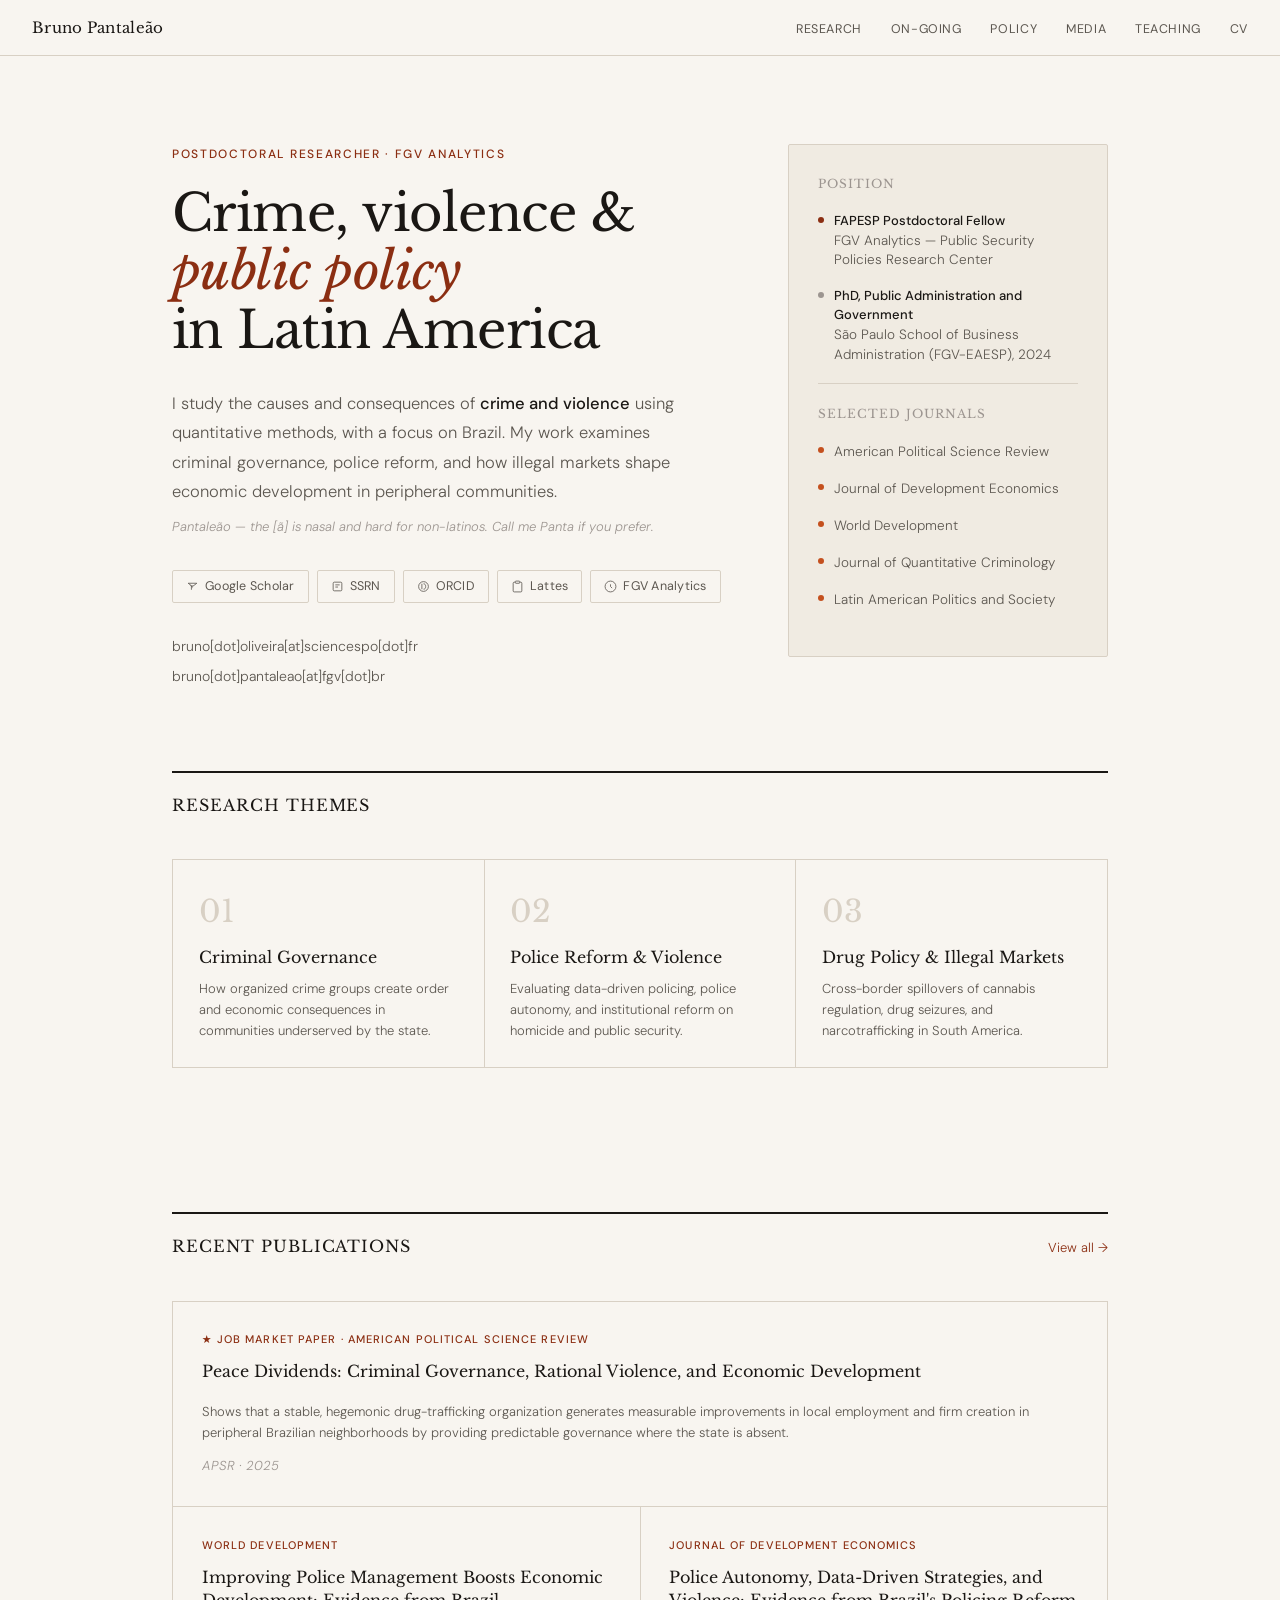
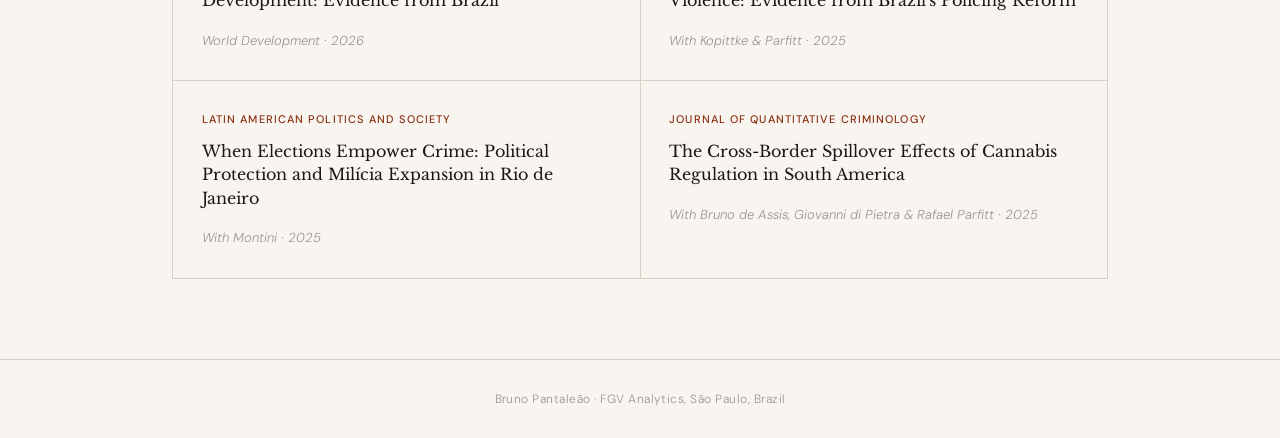
==== index.html @ 77ca25ec "index.html" ====
<!DOCTYPE html>
<html lang="en">
<head>
<meta charset="UTF-8">
<meta name="viewport" content="width=device-width, initial-scale=1.0">
<title>Bruno Pantaleão — Researcher</title>
<link rel="stylesheet" href="style.css">
<style>
.hero {
  display: grid;
  grid-template-columns: 1fr 320px;
  gap: 4rem;
  max-width: 1000px;
  margin: 0 auto;
  padding: 5.5rem 2rem 5rem;
  align-items: start;
}
.hero-eyebrow {
  font-size: 12px; font-weight: 500;
  letter-spacing: 0.14em; text-transform: uppercase;
  color: var(--accent); margin-bottom: 1.2rem;
}
h1 {
  font-family: var(--serif);
  font-size: clamp(2.2rem, 5vw, 3.2rem);
  font-weight: 400; line-height: 1.15;
  letter-spacing: -0.01em; margin-bottom: 1.8rem;
}
h1 em { font-style: italic; color: var(--accent); }
.hero-bio {
  font-size: 16.5px; line-height: 1.78;
  color: var(--ink-muted); max-width: 520px; margin-bottom: 0.6rem;
}
.hero-bio strong { color: var(--ink); font-weight: 500; }
.pronunc {
  font-size: 13px; color: var(--ink-faint);
  font-style: italic; margin-bottom: 2rem; display: block;
}
.links-row { display: flex; flex-wrap: wrap; gap: 8px; margin-bottom: 1.8rem; }
.email-block { font-size: 14px; color: var(--ink-muted); line-height: 2.1; }
.email-block a {
  color: var(--accent); text-decoration: none;
  border-bottom: 1px solid transparent; transition: border-color 0.2s;
}
.email-block a:hover { border-color: var(--accent); }

/* sidebar */
.sidebar-card {
  background: var(--paper-warm);
  border: 1px solid var(--rule);
  border-radius: 2px; padding: 1.8rem;
  position: sticky; top: 72px;
}
.sidebar-card h3 {
  font-family: var(--serif); font-size: 12px; font-weight: 400;
  letter-spacing: 0.09em; text-transform: uppercase;
  color: var(--ink-faint); margin-bottom: 1.1rem;
}
.affil-item {
  display: flex; gap: 10px; align-items: flex-start;
  margin-bottom: 1.1rem; font-size: 13.5px;
  color: var(--ink-muted); line-height: 1.45;
}
.affil-dot {
  width: 6px; height: 6px; border-radius: 50%;
  background: var(--accent); margin-top: 5px; flex-shrink: 0;
}
.affil-item strong { display: block; color: var(--ink); font-weight: 500; font-size: 13px; }
.sidebar-hr { border: none; border-top: 1px solid var(--rule); margin: 1.2rem 0; }

/* themes */
.section { max-width: 1000px; margin: 0 auto; padding: 0 2rem 5rem; }
.section-header {
  display: flex; align-items: baseline; justify-content: space-between;
  border-top: 2px solid var(--ink); padding-top: 1.2rem; margin-bottom: 2.5rem;
}
.section-header h2 {
  font-family: var(--serif); font-size: 1rem; font-weight: 400;
  letter-spacing: 0.06em; text-transform: uppercase;
}
.section-header a {
  font-size: 13px; color: var(--accent); text-decoration: none;
  border-bottom: 1px solid transparent; transition: border-color 0.2s;
}
.section-header a:hover { border-color: var(--accent); }
.themes-row {
  display: grid; grid-template-columns: repeat(3, 1fr);
  gap: 1px; background: var(--rule);
  border: 1px solid var(--rule); margin-bottom: 4rem;
}
.theme-cell { background: var(--paper); padding: 1.6rem; }
.theme-num {
  font-family: var(--serif); font-size: 1.9rem;
  color: var(--rule); display: block; margin-bottom: 0.4rem;
}
.theme-title {
  font-family: var(--serif); font-size: 1rem;
  font-weight: 400; color: var(--ink); margin-bottom: 0.5rem;
}
.theme-desc { font-size: 13px; line-height: 1.6; color: var(--ink-muted); }

/* featured papers grid */
.papers-grid {
  display: grid; grid-template-columns: 1fr 1fr;
  gap: 1px; background: var(--rule); border: 1px solid var(--rule);
}
.paper-card {
  background: var(--paper); padding: 1.8rem;
  display: flex; flex-direction: column; gap: 0.7rem;
  transition: background 0.18s; text-decoration: none;
}
.paper-card:hover { background: var(--paper-warm); }
.paper-card .paper-badge { margin-bottom: 0; }
.paper-card .paper-title { font-size: 1rem; }
.paper-card .paper-meta { font-size: 13px; color: var(--ink-faint); font-style: italic; margin: 0; }
.paper-card .paper-abstract-short { font-size: 13px; line-height: 1.65; color: var(--ink-muted); }
.paper-full { grid-column: 1 / -1; }

@keyframes fadeUp {
  from { opacity: 0; transform: translateY(14px); }
  to   { opacity: 1; transform: translateY(0); }
}
.hero-text { animation: fadeUp 0.55s ease both; }
.sidebar-card { animation: fadeUp 0.55s 0.12s ease both; }

@media (max-width: 720px) {
  .hero { grid-template-columns: 1fr; padding: 3rem 1.25rem 3rem; gap: 2.5rem; }
  .sidebar-card { position: static; }
  .papers-grid { grid-template-columns: 1fr; }
  .themes-row { grid-template-columns: 1fr; }
  .paper-full { grid-column: 1; }
  .section { padding: 0 1.25rem 4rem; }
}
</style>
</head>
<body>

<nav>
  <a href="index.html" class="nav-name">Bruno Pantaleão</a>
  <ul class="nav-links">
    <li><a href="research.html">Research</a></li>
    <li><a href="ongoing.html">On-going</a></li>
    <li><a href="policy.html">Policy</a></li>
    <li><a href="media.html">Media</a></li>
    <li><a href="teaching.html">Teaching</a></li>
    <li><a href="cv.html">CV</a></li>
  </ul>
</nav>

<section class="hero">
  <div class="hero-text">
    <p class="hero-eyebrow">Postdoctoral Researcher · FGV Analytics</p>
    <h1>Crime, violence &amp;<br><em>public policy</em><br>in Latin America</h1>
    <p class="hero-bio">
      I study the causes and consequences of <strong>crime and violence</strong> using quantitative methods, with a focus on Brazil. My work examines criminal governance, police reform, and how illegal markets shape economic development in peripheral communities.
    </p>
    <span class="pronunc">Pantaleão — the [ã] is nasal and hard for non-latinos. Call me Panta if you prefer.</span>
    <div class="links-row">
      <a class="link-pill" href="https://scholar.google.fr/citations?user=aN9Eio4AAAAJ&hl=en" target="_blank">
        <svg viewBox="0 0 24 24" fill="none" stroke="currentColor" stroke-width="1.5"><path d="M12 14l-2-2m0 0l-2-2m2 2l2-2m-2 2v6M4 6h16M4 6l8 6 8-6"/></svg>
        Google Scholar
      </a>
      <a class="link-pill" href="https://papers.ssrn.com/Sol3/Cf_Dev/AbsByAuth.cfm?per_id=6332960" target="_blank">
        <svg viewBox="0 0 24 24" fill="none" stroke="currentColor" stroke-width="1.5"><rect x="4" y="4" width="16" height="16" rx="2"/><path d="M8 9h8M8 13h5"/></svg>
        SSRN
      </a>
      <a class="link-pill" href="https://orcid.org/0000-0002-9605-2483" target="_blank">
        <svg viewBox="0 0 24 24" fill="none" stroke="currentColor" stroke-width="1.5"><circle cx="12" cy="12" r="9"/><path d="M9 7v10M12 7c2.5 0 4 1.5 4 5s-1.5 5-4 5"/></svg>
        ORCID
      </a>
      <a class="link-pill" href="http://lattes.cnpq.br/6629468562676391" target="_blank">
        <svg viewBox="0 0 24 24" fill="none" stroke="currentColor" stroke-width="1.5"><path d="M16 4h2a2 2 0 0 1 2 2v14a2 2 0 0 1-2 2H6a2 2 0 0 1-2-2V6a2 2 0 0 1 2-2h2"/><rect x="8" y="2" width="8" height="4" rx="1"/></svg>
        Lattes
      </a>
      <a class="link-pill" href="https://analytics.fgv.br/node/213" target="_blank">
        <svg viewBox="0 0 24 24" fill="none" stroke="currentColor" stroke-width="1.5"><circle cx="12" cy="12" r="10"/><path d="M12 8v4l3 3"/></svg>
        FGV Analytics
      </a>
    </div>
    <div class="email-block">
      bruno[dot]oliveira[at]sciencespo[dot]fr<br>
      bruno[dot]pantaleao[at]fgv[dot]br
    </div>
  </div>

  <aside class="sidebar-card">
    <h3>Position</h3>
    <div class="affil-item">
      <div class="affil-dot"></div>
      <div><strong>FAPESP Postdoctoral Fellow</strong>FGV Analytics — Public Security Policies Research Center</div>
    </div>
    <div class="affil-item">
      <div class="affil-dot" style="background:var(--ink-faint)"></div>
      <div><strong>PhD, Public Administration and Government </strong> São Paulo School of Business Administration (FGV-EAESP), 2024</div>
    </div>
    <hr class="sidebar-hr">
    <h3>Selected Journals</h3>
    <div class="affil-item">
      <div class="affil-dot" style="background:var(--accent-light)"></div>
      <div>American Political Science Review</div>
    </div>
    <div class="affil-item">
      <div class="affil-dot" style="background:var(--accent-light)"></div>
      <div>Journal of Development Economics</div>
    </div>
    <div class="affil-item">
      <div class="affil-dot" style="background:var(--accent-light)"></div>
      <div>World Development</div>
    </div>
    <div class="affil-item">
      <div class="affil-dot" style="background:var(--accent-light)"></div>
      <div>Journal of Quantitative Criminology</div>
    </div>
    <div class="affil-item">
      <div class="affil-dot" style="background:var(--accent-light)"></div>
      <div>Latin American Politics and Society</div>
    </div>
  </aside>
</section>

<section class="section" id="themes">
  <div class="section-header"><h2>Research themes</h2></div>
  <div class="themes-row">
    <div class="theme-cell">
      <span class="theme-num">01</span>
      <p class="theme-title">Criminal Governance</p>
      <p class="theme-desc">How organized crime groups create order and economic consequences in communities underserved by the state.</p>
    </div>
    <div class="theme-cell">
      <span class="theme-num">02</span>
      <p class="theme-title">Police Reform &amp; Violence</p>
      <p class="theme-desc">Evaluating data-driven policing, police autonomy, and institutional reform on homicide and public security.</p>
    </div>
    <div class="theme-cell">
      <span class="theme-num">03</span>
      <p class="theme-title">Drug Policy &amp; Illegal Markets</p>
      <p class="theme-desc">Cross-border spillovers of cannabis regulation, drug seizures, and narcotrafficking in South America.</p>
    </div>
  </div>
</section>

<section class="section" id="research">
  <div class="section-header">
    <h2>Recent publications</h2>
    <a href="research.html">View all →</a>
  </div>
  <div class="papers-grid">
    <a class="paper-card paper-full" href="https://doi.org/10.1017/S0003055425101354" target="_blank">
      <span class="paper-badge">★ Job Market Paper · American Political Science Review</span>
      <p class="paper-title">Peace Dividends: Criminal Governance, Rational Violence, and Economic Development</p>
      <p class="paper-abstract-short">Shows that a stable, hegemonic drug-trafficking organization generates measurable improvements in local employment and firm creation in peripheral Brazilian neighborhoods by providing predictable governance where the state is absent.</p>
      <span class="paper-meta">APSR · 2025</span>
    </a>
    <a class="paper-card" href="https://doi.org/10.1016/j.worlddev.2026.107345" target="_blank">
      <span class="paper-badge"> World Development</span>
      <p class="paper-title">Improving Police Management Boosts Economic Development: Evidence from Brazil</p>
      <span class="paper-meta">World Development · 2026</span>
    </a>
    <a class="paper-card" href="https://doi.org/10.1016/j.jdeveco.2025.103603" target="_blank">
      <span class="paper-badge">Journal of Development Economics</span>
      <p class="paper-title">Police Autonomy, Data-Driven Strategies, and Violence: Evidence from Brazil's Policing Reform</p>
      <span class="paper-meta">With Kopittke &amp; Parfitt · 2025</span>
    </a>
    <a class="paper-card" href="https://doi.org/10.1017/lap.2025.10026" target="_blank">
      <span class="paper-badge">Latin American Politics and Society</span>
      <p class="paper-title">When Elections Empower Crime: Political Protection and Milícia Expansion in Rio de Janeiro</p>
      <span class="paper-meta">With Montini · 2025</span>
    </a>
     <a class="paper-card" href="https://doi.org/10.1007/s10940-025-09603-z" target="_blank">
      <span class="paper-badge">Journal of Quantitative Criminology</span>
      <p class="paper-title">The Cross-Border Spillover Effects of Cannabis Regulation in South America</p>
      <span class="paper-meta">With Bruno de Assis, Giovanni di Pietra & Rafael Parfitt  · 2025</span>
    </a>
  </div>
</section>

<footer>Bruno Pantaleão · FGV Analytics, São Paulo, Brazil </footer>

</body>
</html>
---- style.css ----
@import url('https://fonts.googleapis.com/css2?family=Libre+Baskerville:ital,wght@0,400;0,700;1,400&family=DM+Sans:opsz,wght@9..40,300;9..40,400;9..40,500&display=swap');

*, *::before, *::after { box-sizing: border-box; margin: 0; padding: 0; }

:root {
  --ink: #1a1714;
  --ink-muted: #5c5750;
  --ink-faint: #9c9590;
  --paper: #f8f5f0;
  --paper-warm: #f0ebe2;
  --rule: #d8d0c4;
  --accent: #8b2e12;
  --accent-light: #c4501e;
  --serif: 'Libre Baskerville', Georgia, serif;
  --sans: 'DM Sans', system-ui, sans-serif;
  --max: 1000px;
}

html { scroll-behavior: smooth; }

body {
  background: var(--paper);
  color: var(--ink);
  font-family: var(--sans);
  font-weight: 300;
  line-height: 1.7;
  font-size: 16px;
  min-height: 100vh;
}

/* ── NAV ── */
nav {
  position: sticky; top: 0; z-index: 100;
  background: var(--paper);
  border-bottom: 1px solid var(--rule);
  padding: 0 2rem;
  display: flex; align-items: center; justify-content: space-between;
  height: 56px;
}
.nav-name {
  font-family: var(--serif);
  font-size: 15px;
  letter-spacing: 0.02em;
  color: var(--ink);
  text-decoration: none;
  white-space: nowrap;
}
.nav-links { display: flex; gap: 1.8rem; list-style: none; }
.nav-links a {
  font-size: 12.5px; font-weight: 400;
  color: var(--ink-muted); text-decoration: none;
  letter-spacing: 0.05em; text-transform: uppercase;
  transition: color 0.2s; white-space: nowrap;
}
.nav-links a:hover, .nav-links a.active { color: var(--accent); }

/* ── PAGE SHELL ── */
.page-wrap {
  max-width: var(--max);
  margin: 0 auto;
  padding: 4rem 2rem 5rem;
}

/* ── PAGE HEADER ── */
.page-header {
  border-top: 2px solid var(--ink);
  padding-top: 1.2rem;
  margin-bottom: 3rem;
}
.page-header h1 {
  font-family: var(--serif);
  font-size: clamp(1.6rem, 4vw, 2.4rem);
  font-weight: 400;
  color: var(--ink);
  line-height: 1.2;
}
.page-header .sub {
  font-size: 13px; color: var(--ink-faint);
  letter-spacing: 0.05em; text-transform: uppercase;
  margin-bottom: 0.6rem;
}

/* ── SECTION DIVIDER ── */
.section-rule {
  border: none; border-top: 1px solid var(--rule);
  margin: 3rem 0;
}

/* ── LINK PILLS ── */
.link-pill {
  display: inline-flex; align-items: center; gap: 6px;
  padding: 5px 13px;
  border: 1px solid var(--rule);
  border-radius: 2px;
  font-size: 12.5px; font-weight: 400;
  color: var(--ink-muted); text-decoration: none;
  background: transparent;
  transition: all 0.18s; letter-spacing: 0.02em;
}
.link-pill:hover { background: var(--ink); color: var(--paper); border-color: var(--ink); }
.link-pill svg { width: 13px; height: 13px; flex-shrink: 0; }

/* ── PAPER / RESEARCH CARDS ── */
.paper-list { display: flex; flex-direction: column; gap: 0; }
.paper-item {
  border-top: 1px solid var(--rule);
  padding: 2rem 0;
  display: grid;
  grid-template-columns: 1fr auto;
  gap: 1rem;
  align-items: start;
}
.paper-item:last-child { border-bottom: 1px solid var(--rule); }
.paper-num {
  font-family: var(--serif); font-size: 0.85rem;
  color: var(--ink-faint); margin-bottom: 0.4rem;
}
.paper-badge {
  font-size: 11px; font-weight: 500;
  letter-spacing: 0.1em; text-transform: uppercase;
  color: var(--accent); display: block; margin-bottom: 0.5rem;
}
.paper-title {
  font-family: var(--serif);
  font-size: 1.05rem; font-weight: 400;
  line-height: 1.45; color: var(--ink);
  margin-bottom: 0.4rem;
}
.paper-meta {
  font-size: 13px; color: var(--ink-faint);
  font-style: italic; margin-bottom: 0.7rem;
}
.paper-abstract {
  font-size: 13.5px; line-height: 1.7;
  color: var(--ink-muted); margin-top: 0.8rem;
  max-width: 680px;
}
.paper-links { display: flex; flex-wrap: wrap; gap: 8px; margin-top: 0.9rem; }

/* Accordion for abstracts */
.abstract-toggle {
  background: none; border: none; cursor: pointer;
  font-size: 12px; color: var(--accent);
  letter-spacing: 0.04em; padding: 0;
  margin-top: 0.4rem; display: inline-block;
  font-family: var(--sans); font-weight: 400;
}
.abstract-toggle:hover { text-decoration: underline; }
.abstract-body { display: none; }
.abstract-body.open { display: block; }

/* ── FOOTER ── */
footer {
  border-top: 1px solid var(--rule);
  padding: 1.8rem 2rem;
  text-align: center;
  font-size: 12px; color: var(--ink-faint);
  letter-spacing: 0.04em;
}

/* ── RESPONSIVE ── */
@media (max-width: 680px) {
  nav { padding: 0 1rem; }
  .nav-links { gap: 1rem; }
  .nav-links li:nth-child(n+4) { display: none; }
  .page-wrap { padding: 2.5rem 1.25rem 4rem; }
  .paper-item { grid-template-columns: 1fr; }
}
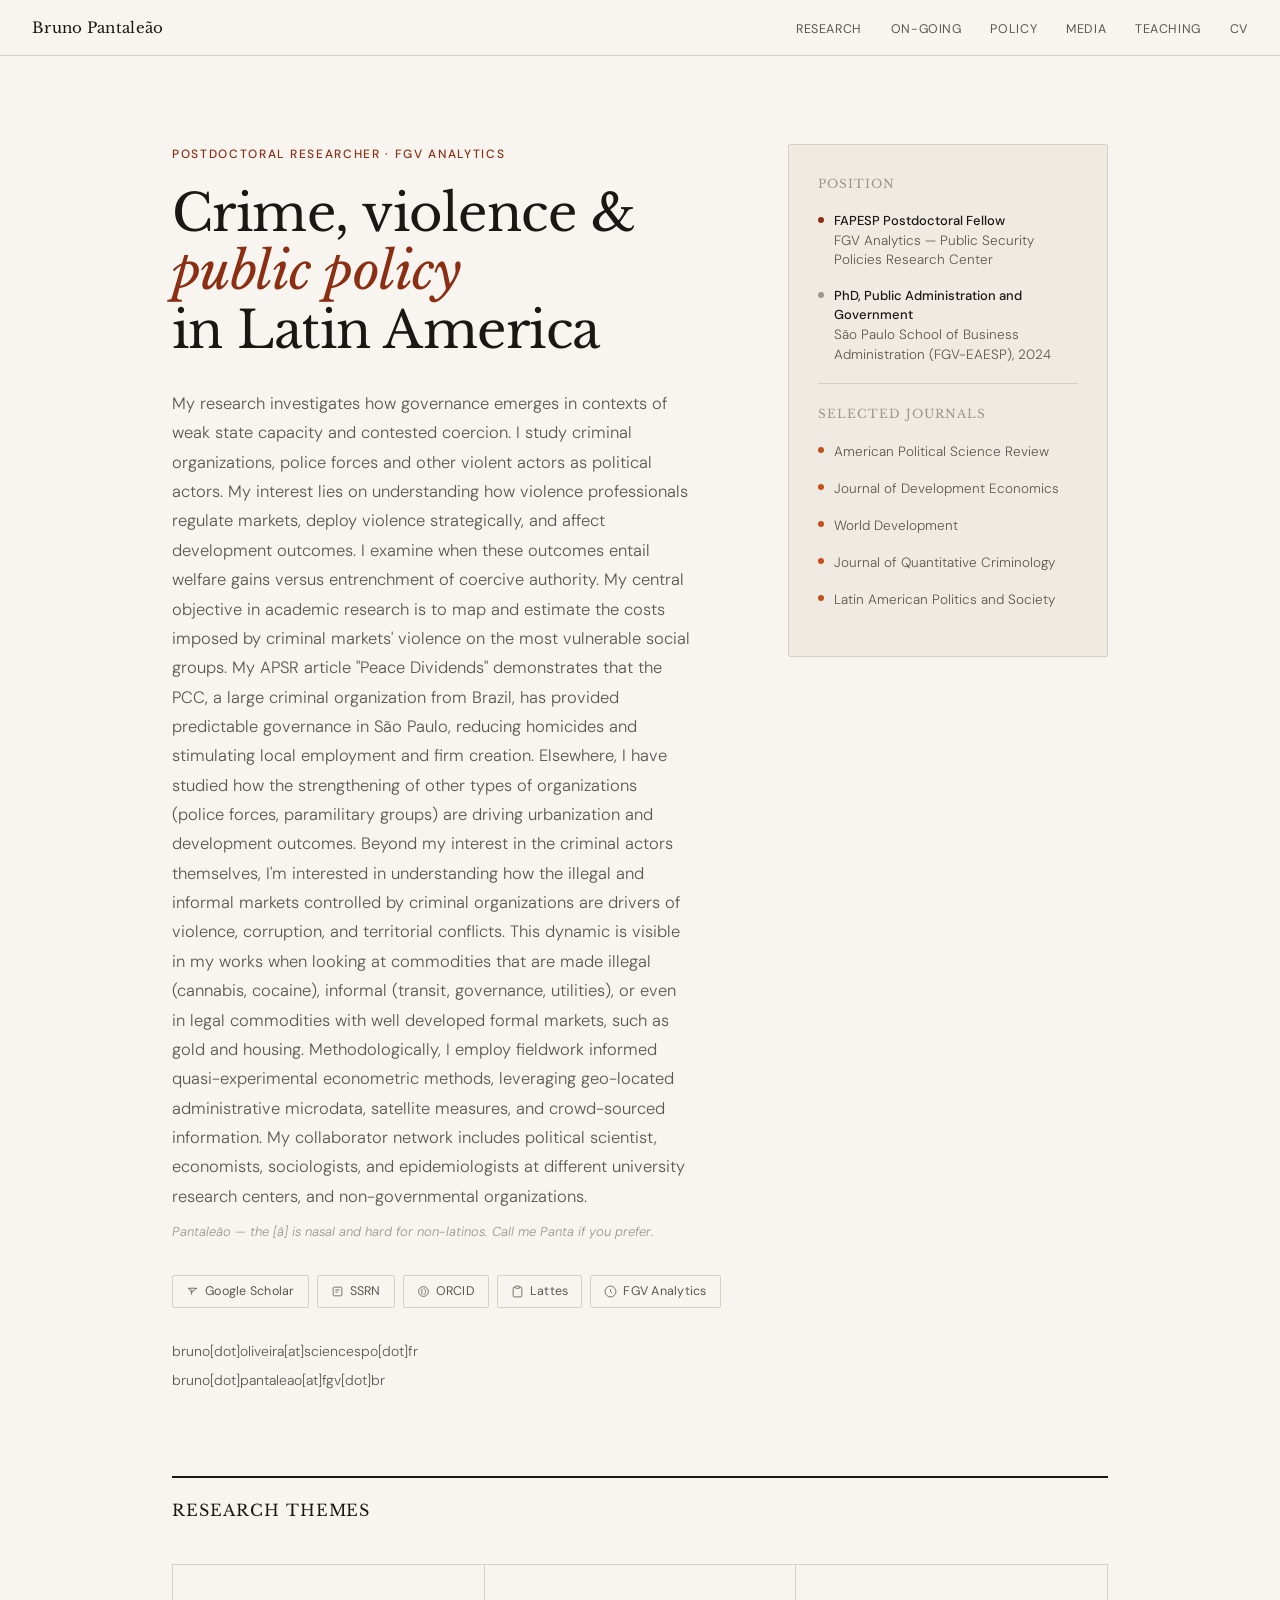
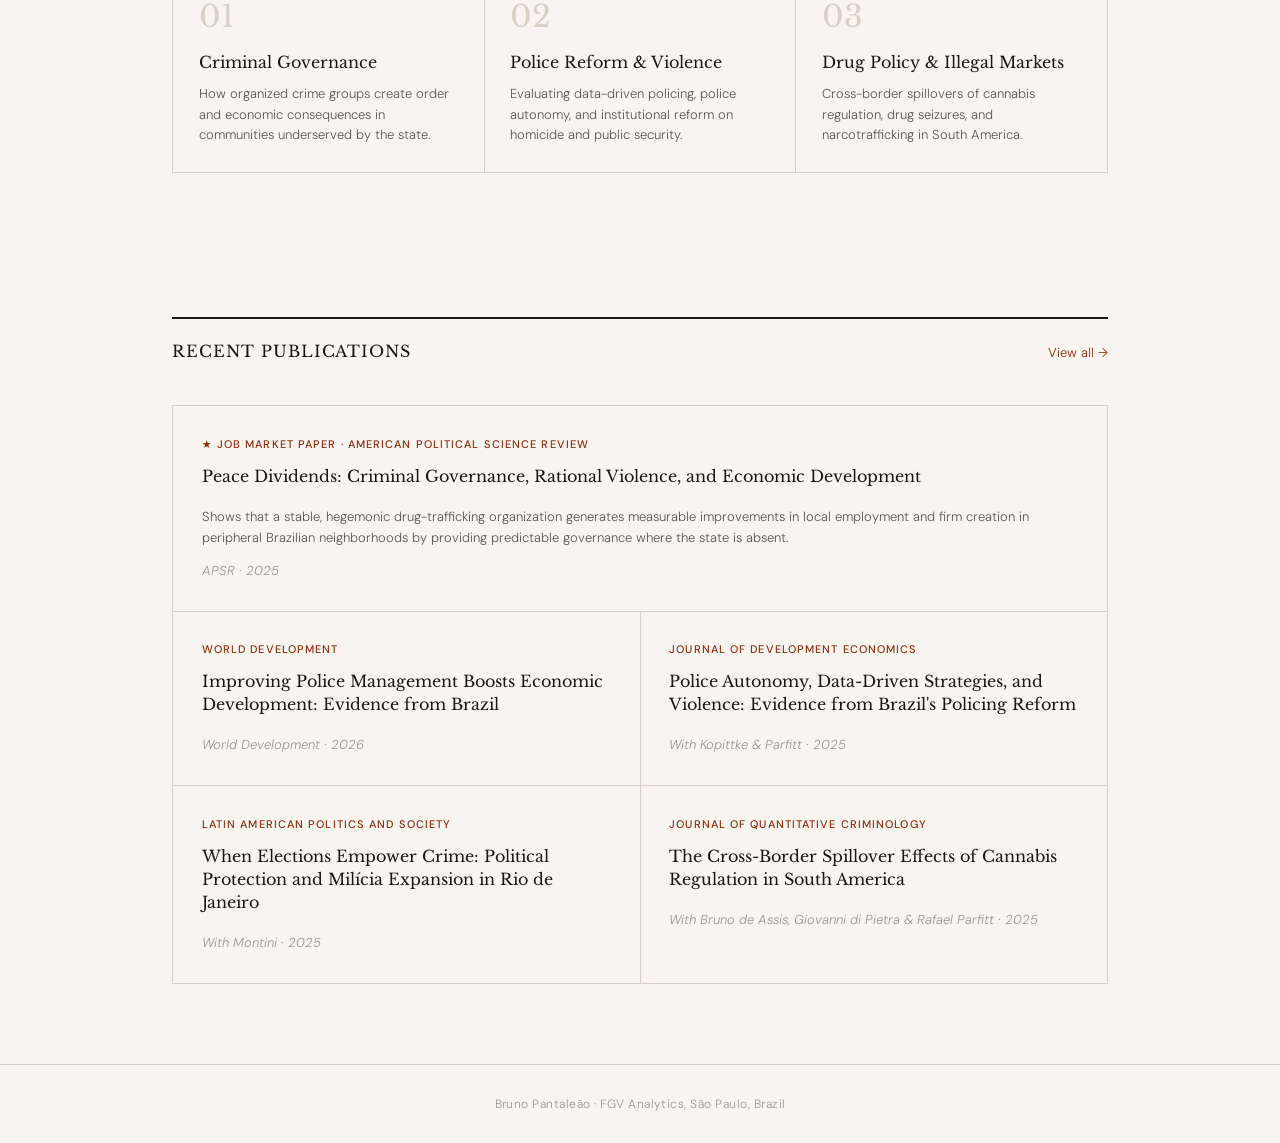
==== commit 5a547430: "index.html" ====
--- a/index.html
+++ b/index.html
@@ -152,8 +152,13 @@
     <p class="hero-eyebrow">Postdoctoral Researcher · FGV Analytics</p>
     <h1>Crime, violence &amp;<br><em>public policy</em><br>in Latin America</h1>
     <p class="hero-bio">
-      I study the causes and consequences of <strong>crime and violence</strong> using quantitative methods, with a focus on Brazil. My work examines criminal governance, police reform, and how illegal markets shape economic development in peripheral communities.
-    </p>
+My research investigates how governance emerges in contexts  of weak state capacity and contested coercion. I study criminal organizations, police forces and other violent actors as political actors. My interest lies on understanding how violence professionals regulate markets, deploy violence strategically, and affect development outcomes. I examine when these outcomes entail welfare gains versus entrenchment of coercive authority. My central objective in academic research is to map and estimate the costs imposed by criminal markets' violence on the most vulnerable social groups. 
+
+My APSR article "Peace Dividends" demonstrates that the PCC, a large criminal organization from Brazil, has provided predictable governance in São Paulo, reducing homicides and stimulating local employment and firm creation. Elsewhere, I have studied how the strengthening of other types of organizations (police forces, paramilitary groups) are driving urbanization and development outcomes.
+
+Beyond my interest in the criminal actors themselves, I'm interested in understanding how the illegal and informal markets controlled by criminal organizations are drivers of violence, corruption, and territorial conflicts. This dynamic is visible in my works when looking at commodities that are made illegal (cannabis, cocaine), informal (transit, governance, utilities), or even in legal commodities with well developed formal markets, such as gold and housing. 
+
+Methodologically, I employ fieldwork informed quasi-experimental econometric methods, leveraging geo-located administrative microdata, satellite measures, and crowd-sourced information. My collaborator network includes political scientist, economists, sociologists, and epidemiologists at different university research centers, and non-governmental organizations.    </p>
     <span class="pronunc">Pantaleão — the [ã] is nasal and hard for non-latinos. Call me Panta if you prefer.</span>
     <div class="links-row">
       <a class="link-pill" href="https://scholar.google.fr/citations?user=aN9Eio4AAAAJ&hl=en" target="_blank">
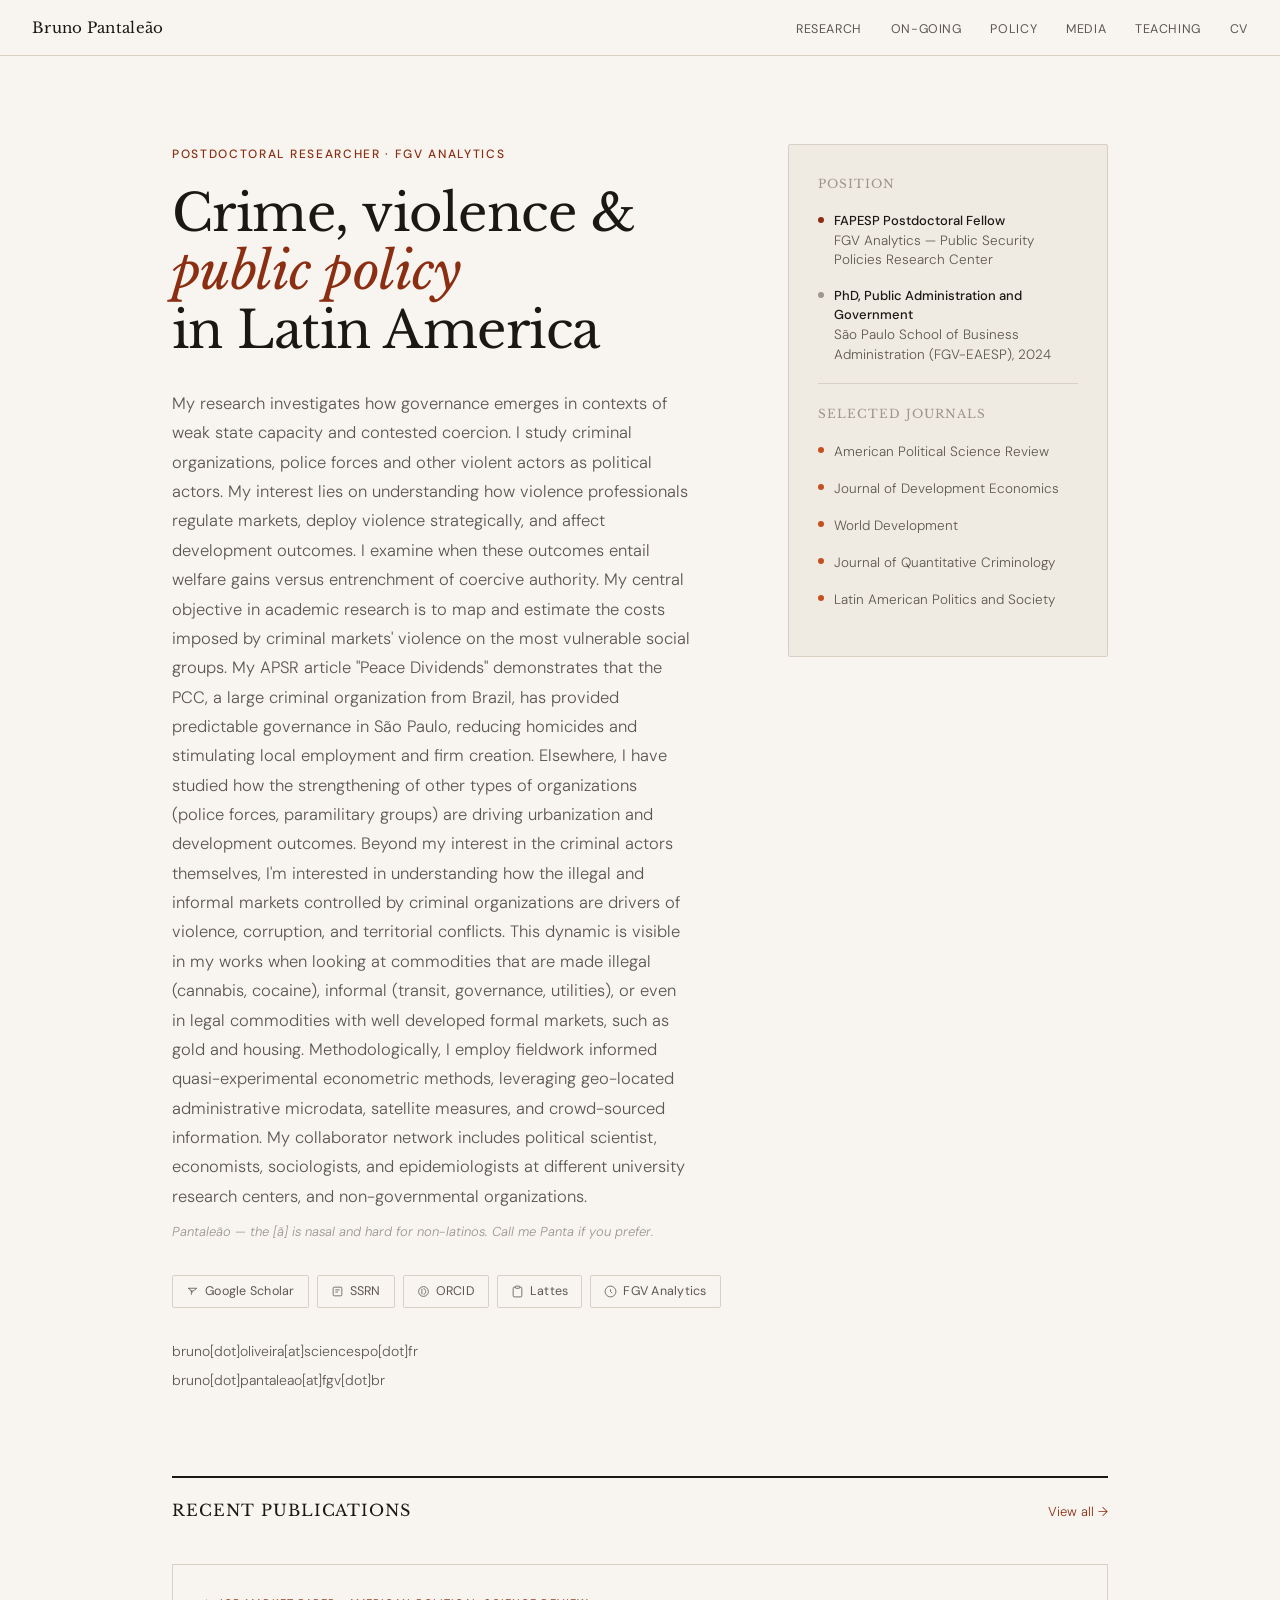
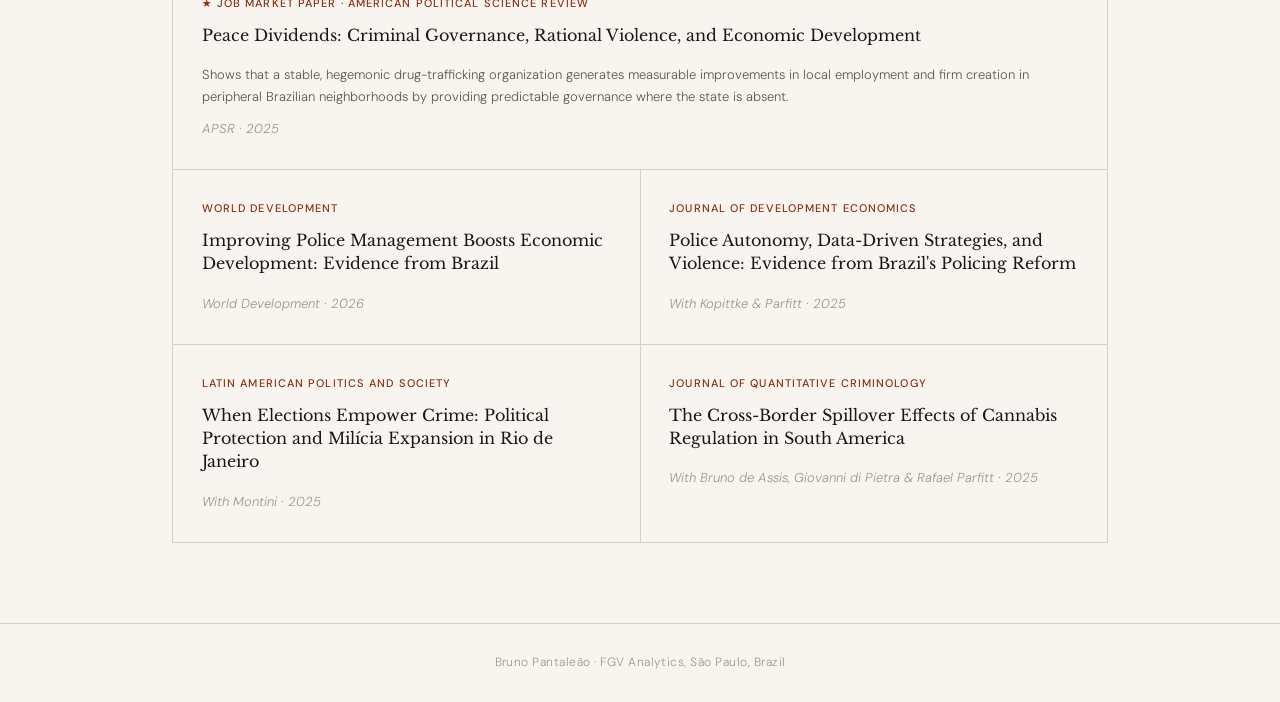
==== commit 7c7a1ef6: "index.html" ====
--- a/index.html
+++ b/index.html
@@ -223,27 +223,6 @@
   </aside>
 </section>
 
-<section class="section" id="themes">
-  <div class="section-header"><h2>Research themes</h2></div>
-  <div class="themes-row">
-    <div class="theme-cell">
-      <span class="theme-num">01</span>
-      <p class="theme-title">Criminal Governance</p>
-      <p class="theme-desc">How organized crime groups create order and economic consequences in communities underserved by the state.</p>
-    </div>
-    <div class="theme-cell">
-      <span class="theme-num">02</span>
-      <p class="theme-title">Police Reform &amp; Violence</p>
-      <p class="theme-desc">Evaluating data-driven policing, police autonomy, and institutional reform on homicide and public security.</p>
-    </div>
-    <div class="theme-cell">
-      <span class="theme-num">03</span>
-      <p class="theme-title">Drug Policy &amp; Illegal Markets</p>
-      <p class="theme-desc">Cross-border spillovers of cannabis regulation, drug seizures, and narcotrafficking in South America.</p>
-    </div>
-  </div>
-</section>
-
 <section class="section" id="research">
   <div class="section-header">
     <h2>Recent publications</h2>
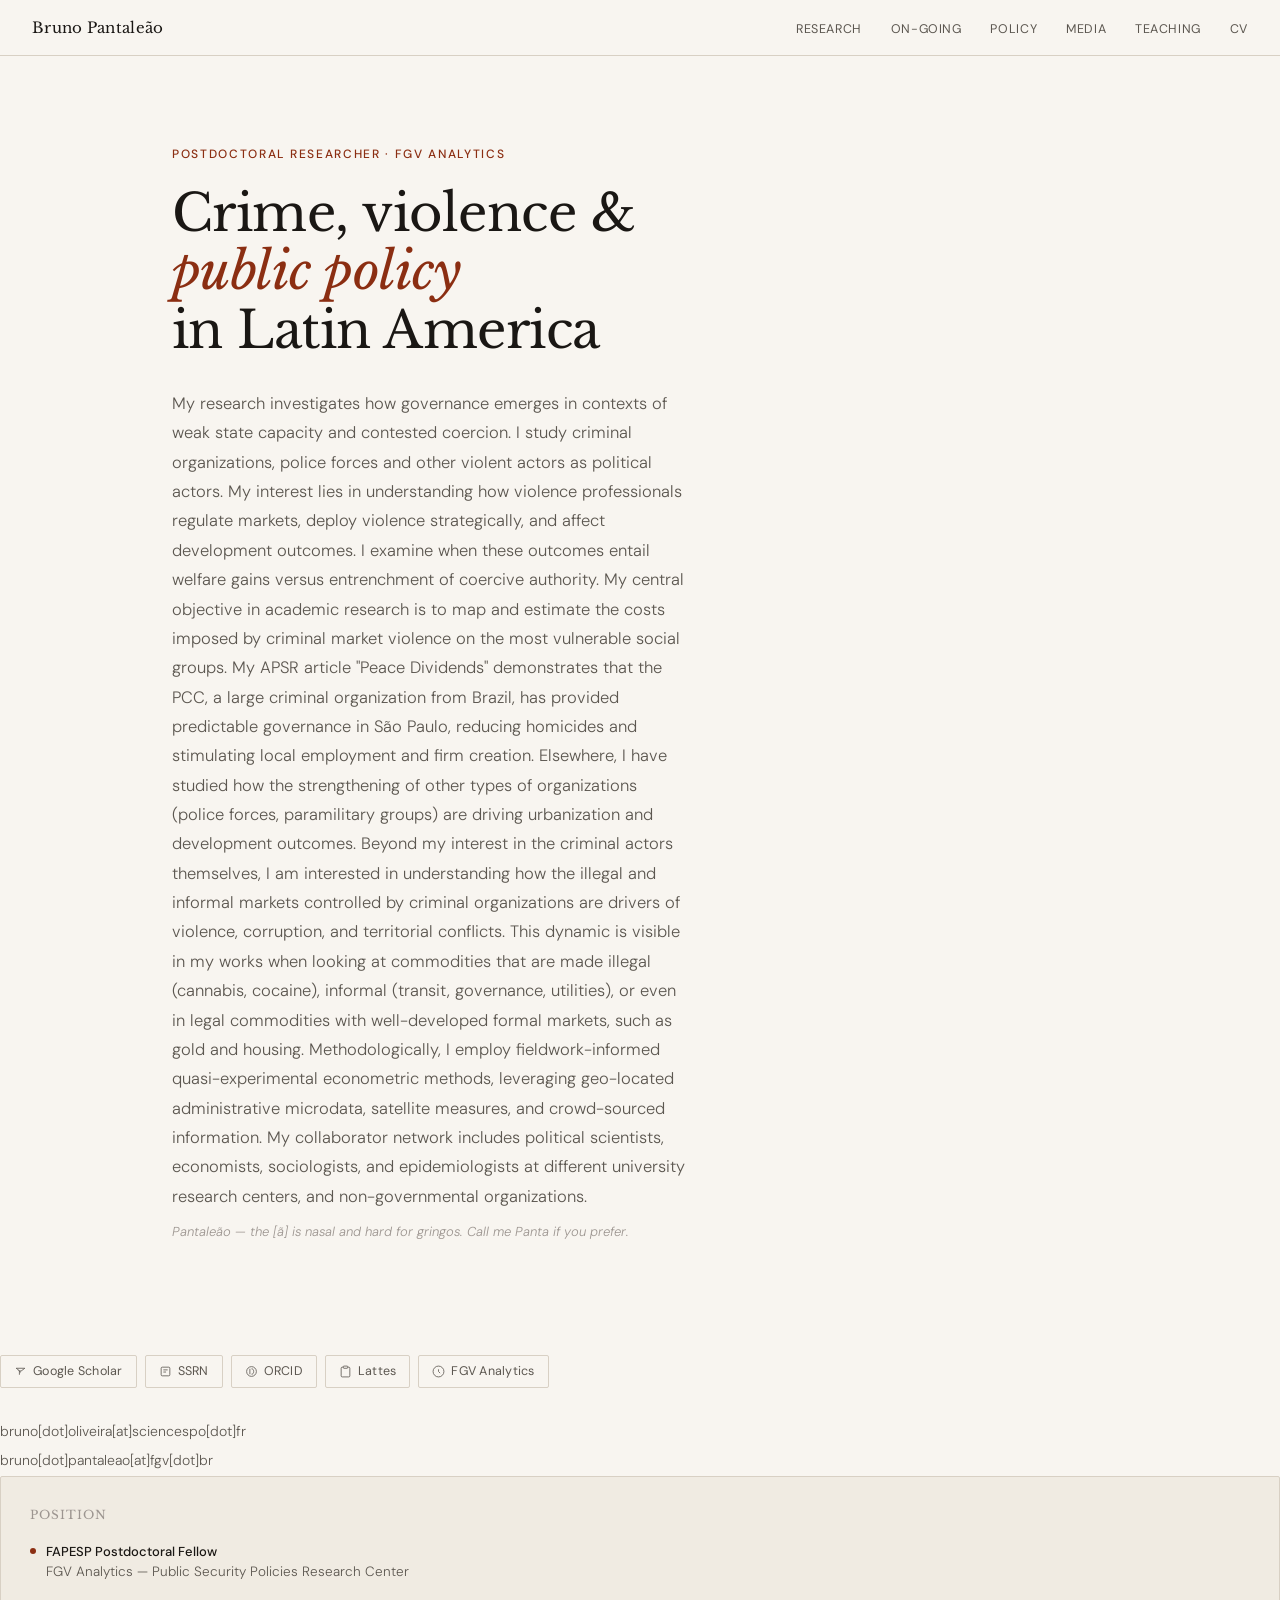
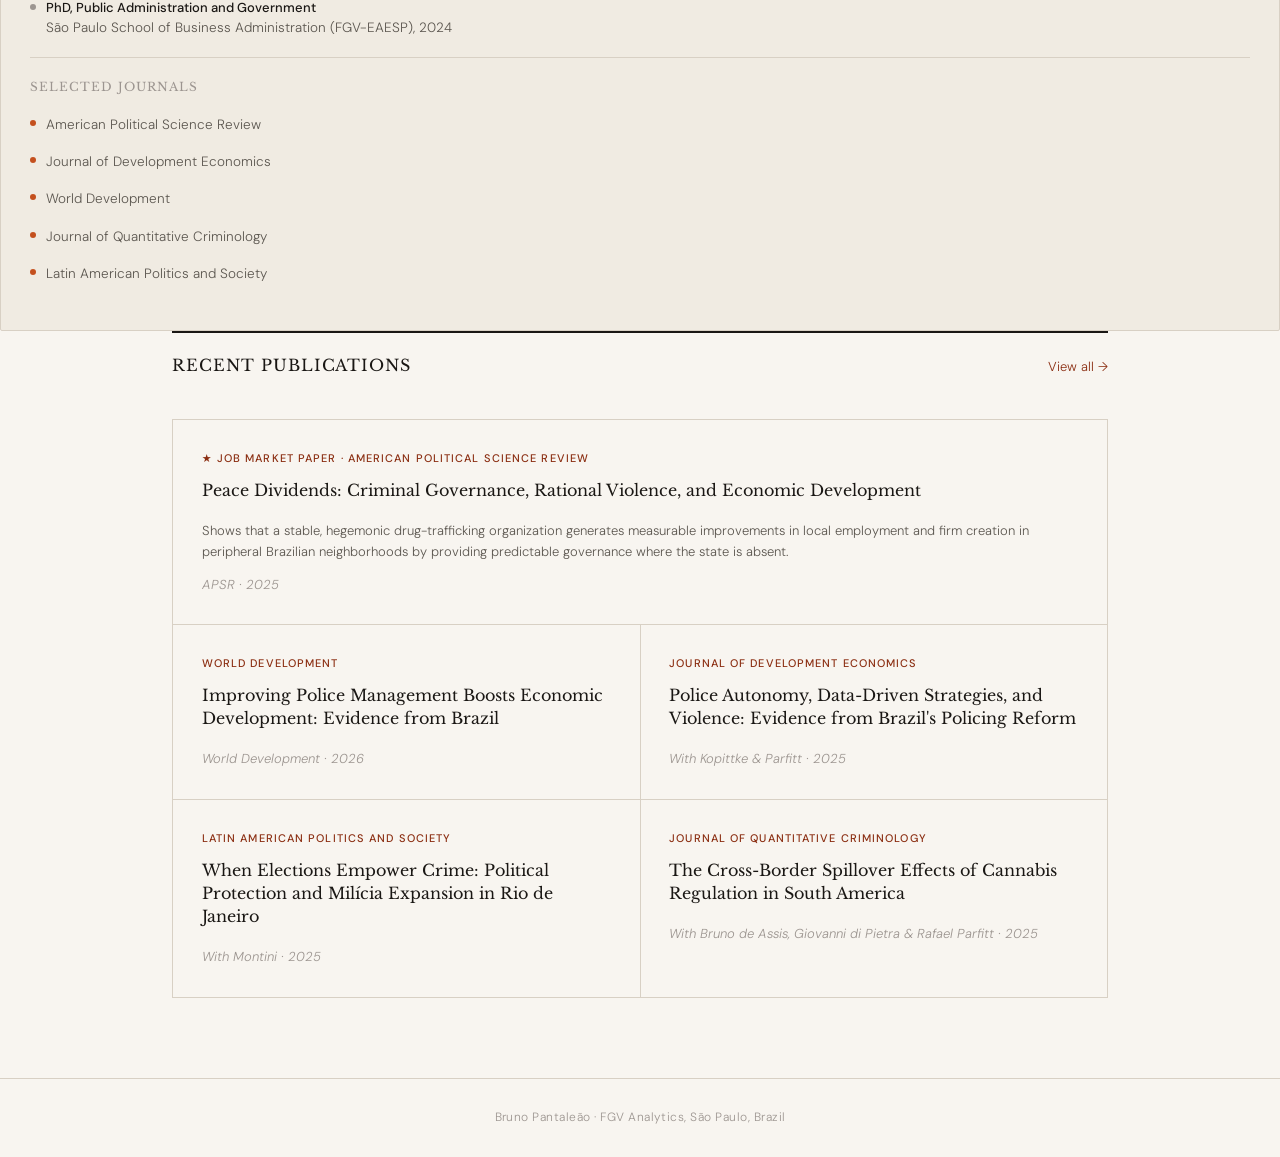
==== commit 71a21c9c: "index.html" ====
--- a/index.html
+++ b/index.html
@@ -151,15 +151,17 @@
   <div class="hero-text">
     <p class="hero-eyebrow">Postdoctoral Researcher · FGV Analytics</p>
     <h1>Crime, violence &amp;<br><em>public policy</em><br>in Latin America</h1>
+    
     <p class="hero-bio">
-My research investigates how governance emerges in contexts  of weak state capacity and contested coercion. I study criminal organizations, police forces and other violent actors as political actors. My interest lies on understanding how violence professionals regulate markets, deploy violence strategically, and affect development outcomes. I examine when these outcomes entail welfare gains versus entrenchment of coercive authority. My central objective in academic research is to map and estimate the costs imposed by criminal markets' violence on the most vulnerable social groups. 
-
+My research investigates how governance emerges in contexts of weak state capacity and contested coercion. I study criminal organizations, police forces and other violent actors as political actors. My interest lies in understanding how violence professionals regulate markets, deploy violence strategically, and affect development outcomes. I examine when these outcomes entail welfare gains versus entrenchment of coercive authority. My central objective in academic research is to map and estimate the costs imposed by criminal market violence on the most vulnerable social groups. 
 My APSR article "Peace Dividends" demonstrates that the PCC, a large criminal organization from Brazil, has provided predictable governance in São Paulo, reducing homicides and stimulating local employment and firm creation. Elsewhere, I have studied how the strengthening of other types of organizations (police forces, paramilitary groups) are driving urbanization and development outcomes.
-
-Beyond my interest in the criminal actors themselves, I'm interested in understanding how the illegal and informal markets controlled by criminal organizations are drivers of violence, corruption, and territorial conflicts. This dynamic is visible in my works when looking at commodities that are made illegal (cannabis, cocaine), informal (transit, governance, utilities), or even in legal commodities with well developed formal markets, such as gold and housing. 
-
-Methodologically, I employ fieldwork informed quasi-experimental econometric methods, leveraging geo-located administrative microdata, satellite measures, and crowd-sourced information. My collaborator network includes political scientist, economists, sociologists, and epidemiologists at different university research centers, and non-governmental organizations.    </p>
-    <span class="pronunc">Pantaleão — the [ã] is nasal and hard for non-latinos. Call me Panta if you prefer.</span>
+Beyond my interest in the criminal actors themselves, I am interested in understanding how the illegal and informal markets controlled by criminal organizations are drivers of violence, corruption, and territorial conflicts. This dynamic is visible in my works when looking at commodities that are made illegal (cannabis, cocaine), informal (transit, governance, utilities), or even in legal commodities with well-developed formal markets, such as gold and housing. 
+Methodologically, I employ fieldwork-informed quasi-experimental econometric methods, leveraging geo-located administrative microdata, satellite measures, and crowd-sourced information. My collaborator network includes political scientists, economists, sociologists, and epidemiologists at different university research centers, and non-governmental organizations.
+    </p>
+
+    <span class="pronunc">Pantaleão — the [ã] is nasal and hard for gringos. Call me Panta if you prefer.</span>
+  </div>
+</section>
     <div class="links-row">
       <a class="link-pill" href="https://scholar.google.fr/citations?user=aN9Eio4AAAAJ&hl=en" target="_blank">
         <svg viewBox="0 0 24 24" fill="none" stroke="currentColor" stroke-width="1.5"><path d="M12 14l-2-2m0 0l-2-2m2 2l2-2m-2 2v6M4 6h16M4 6l8 6 8-6"/></svg>
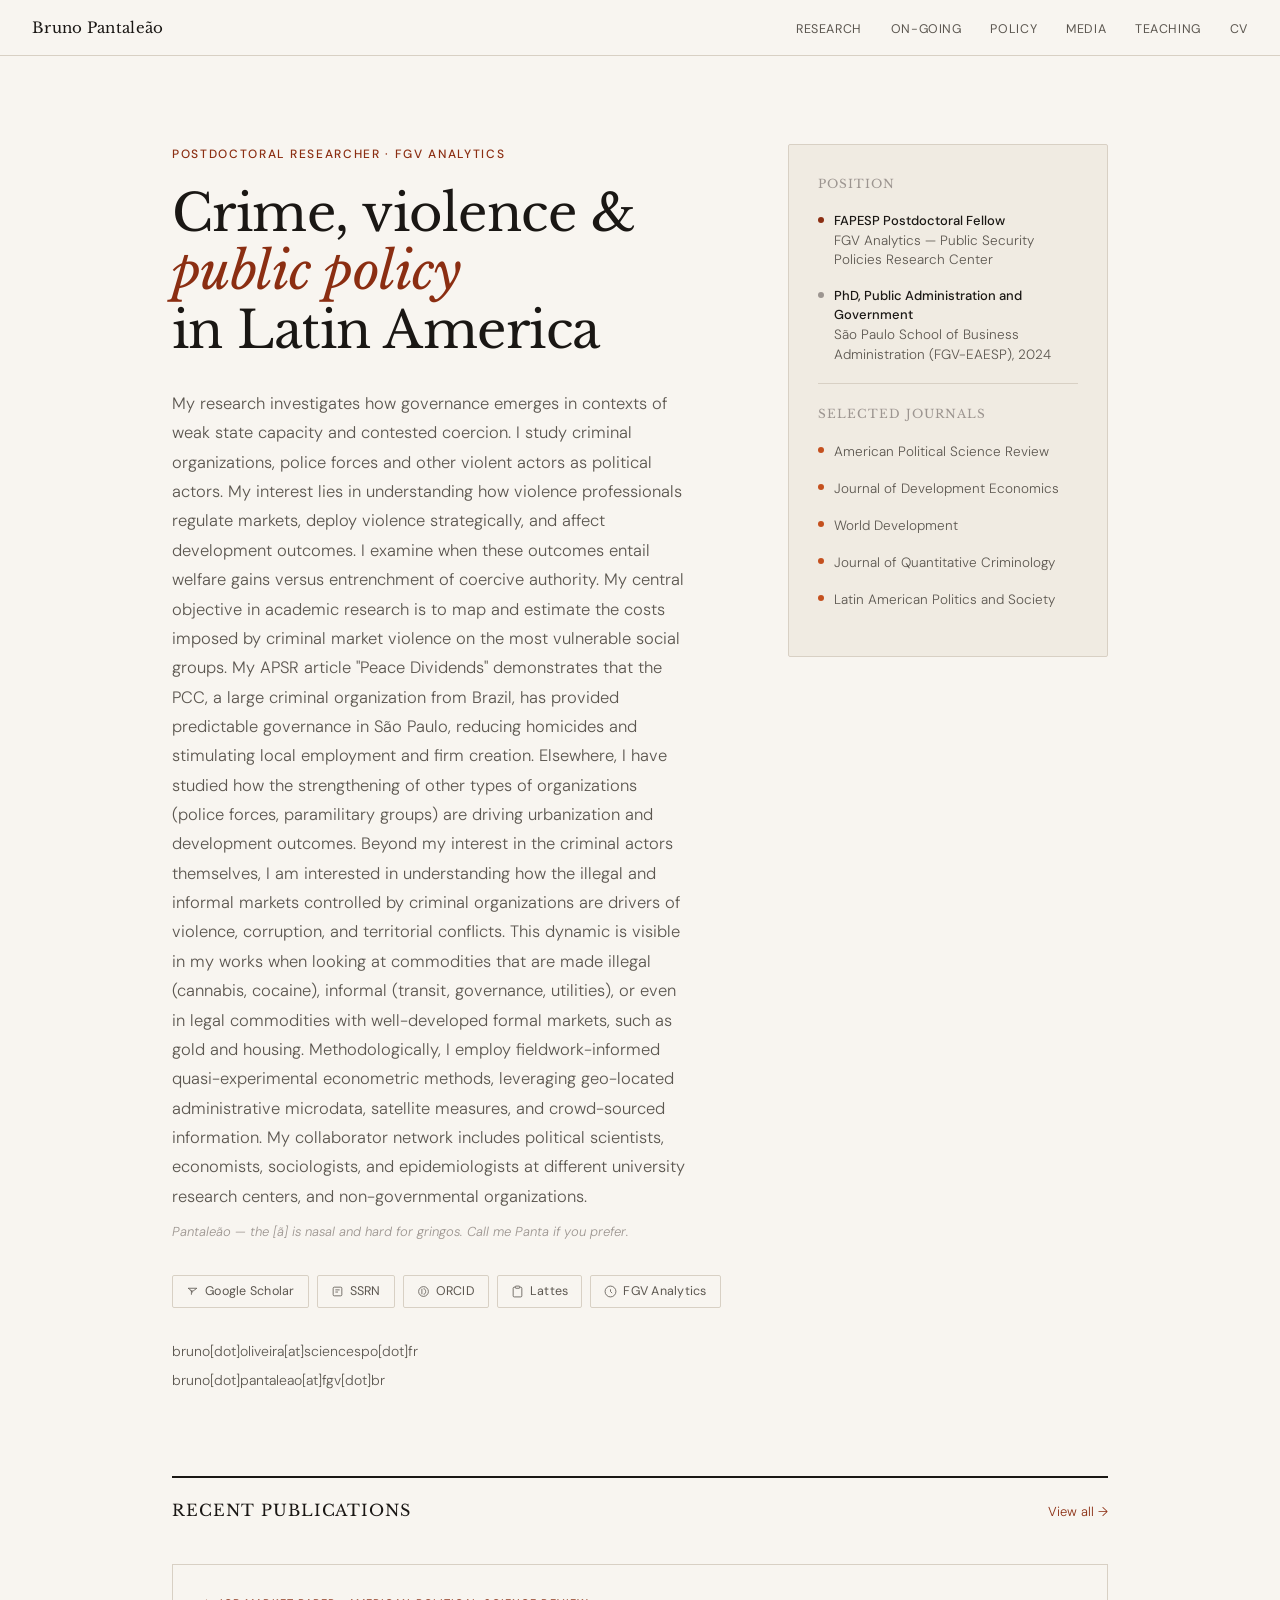
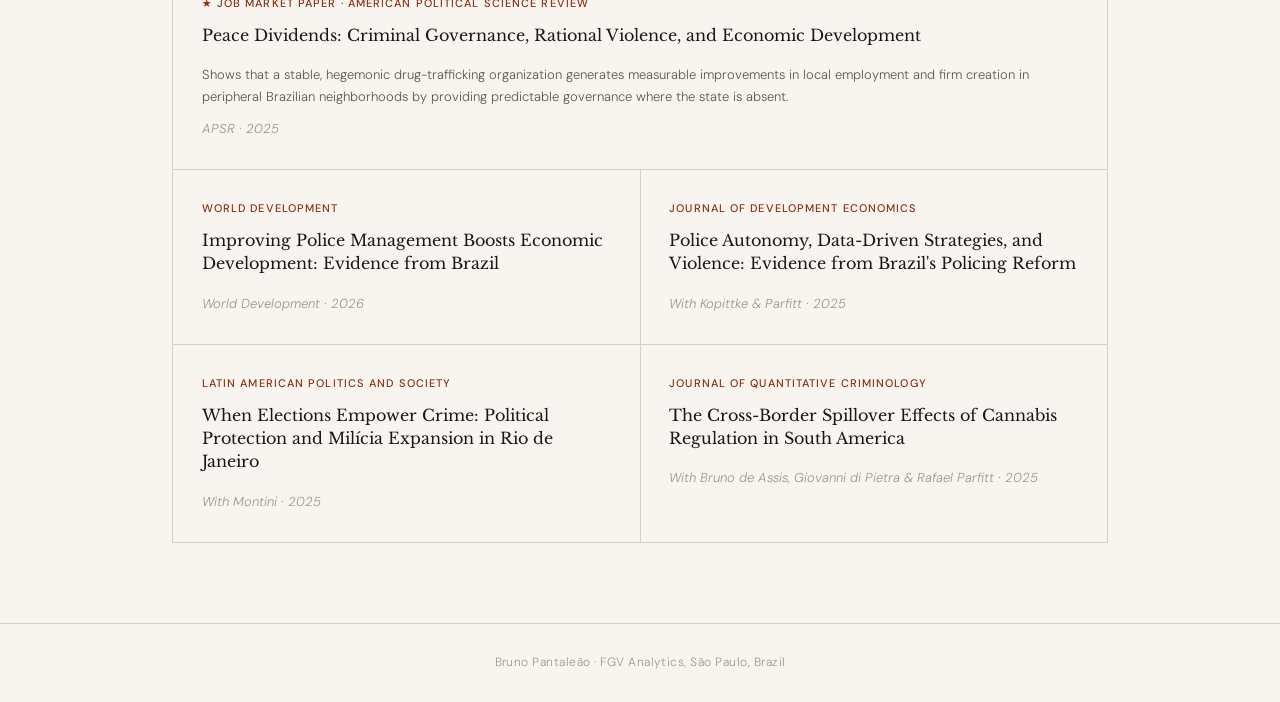
==== commit 98d91e06: "index.html" ====
--- a/index.html
+++ b/index.html
@@ -160,8 +160,7 @@
     </p>
 
     <span class="pronunc">Pantaleão — the [ã] is nasal and hard for gringos. Call me Panta if you prefer.</span>
-  </div>
-</section>
+
     <div class="links-row">
       <a class="link-pill" href="https://scholar.google.fr/citations?user=aN9Eio4AAAAJ&hl=en" target="_blank">
         <svg viewBox="0 0 24 24" fill="none" stroke="currentColor" stroke-width="1.5"><path d="M12 14l-2-2m0 0l-2-2m2 2l2-2m-2 2v6M4 6h16M4 6l8 6 8-6"/></svg>
@@ -184,6 +183,7 @@
         FGV Analytics
       </a>
     </div>
+
     <div class="email-block">
       bruno[dot]oliveira[at]sciencespo[dot]fr<br>
       bruno[dot]pantaleao[at]fgv[dot]br
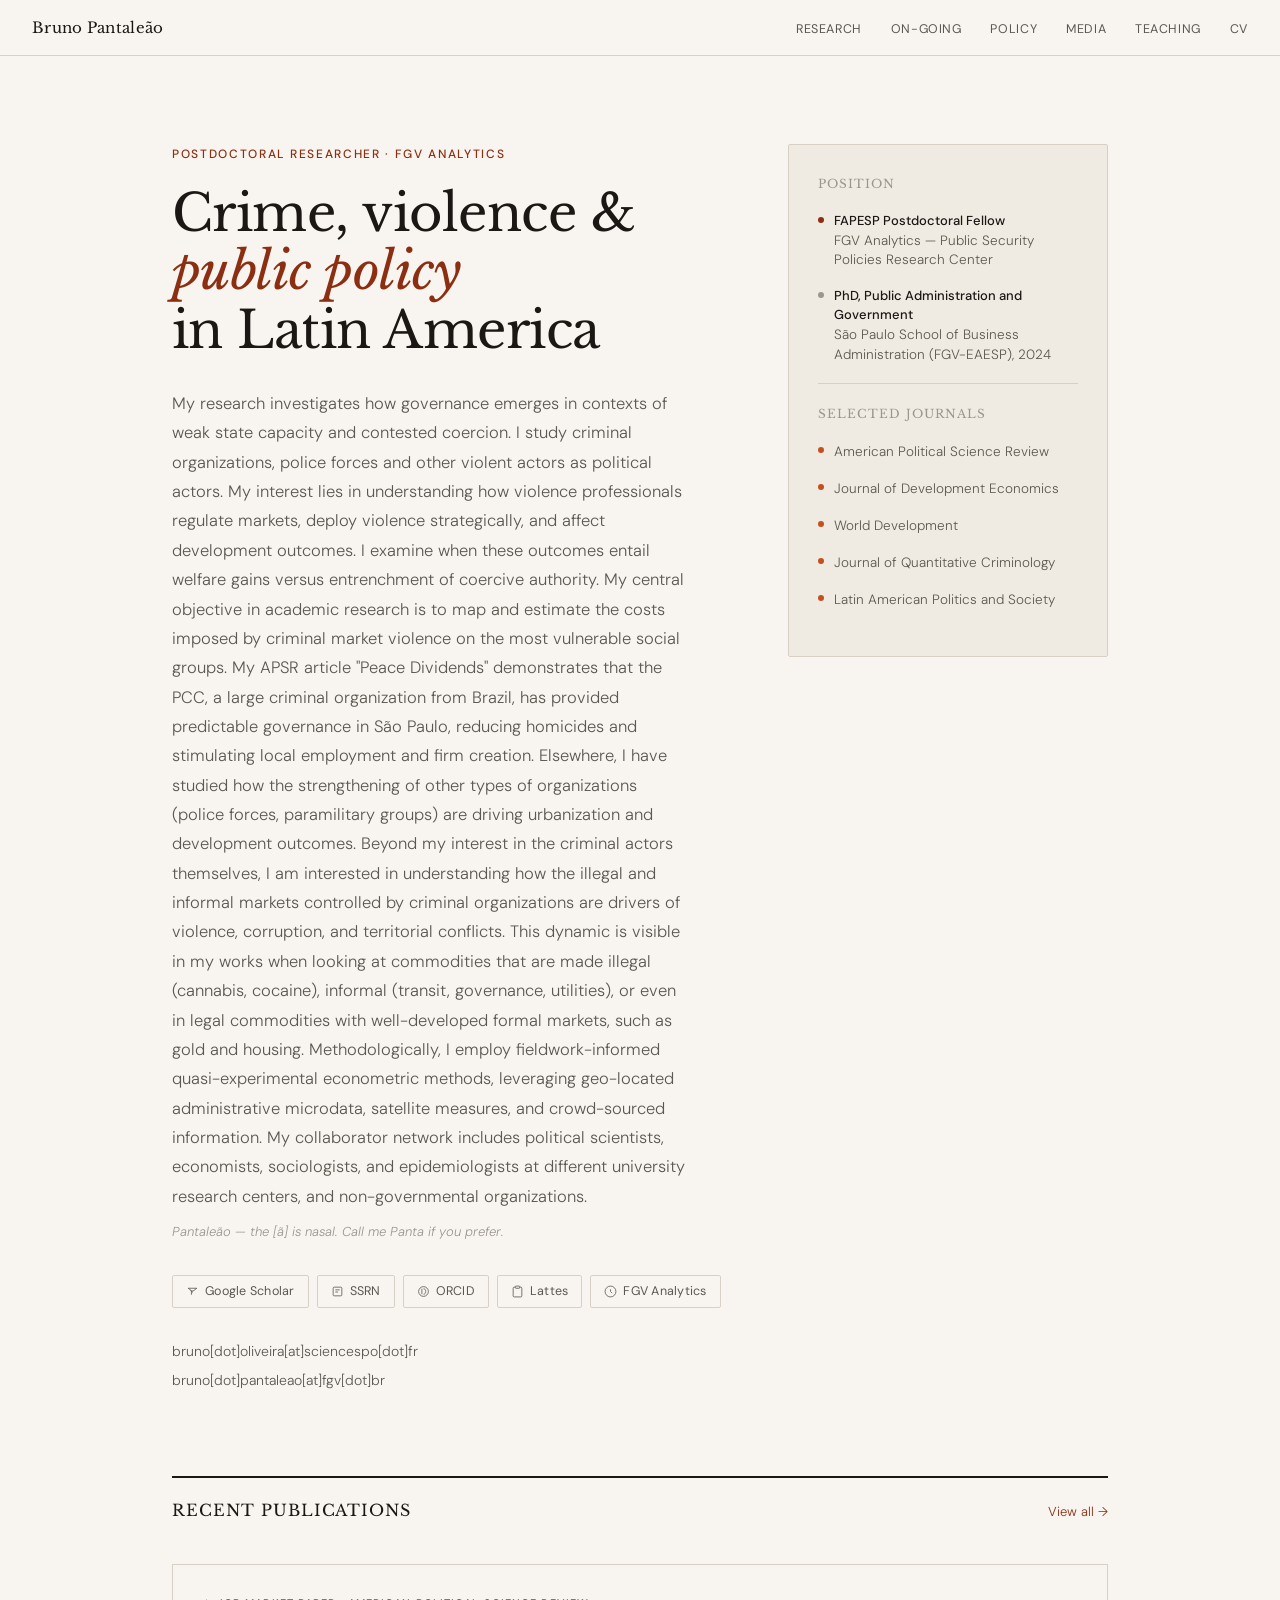
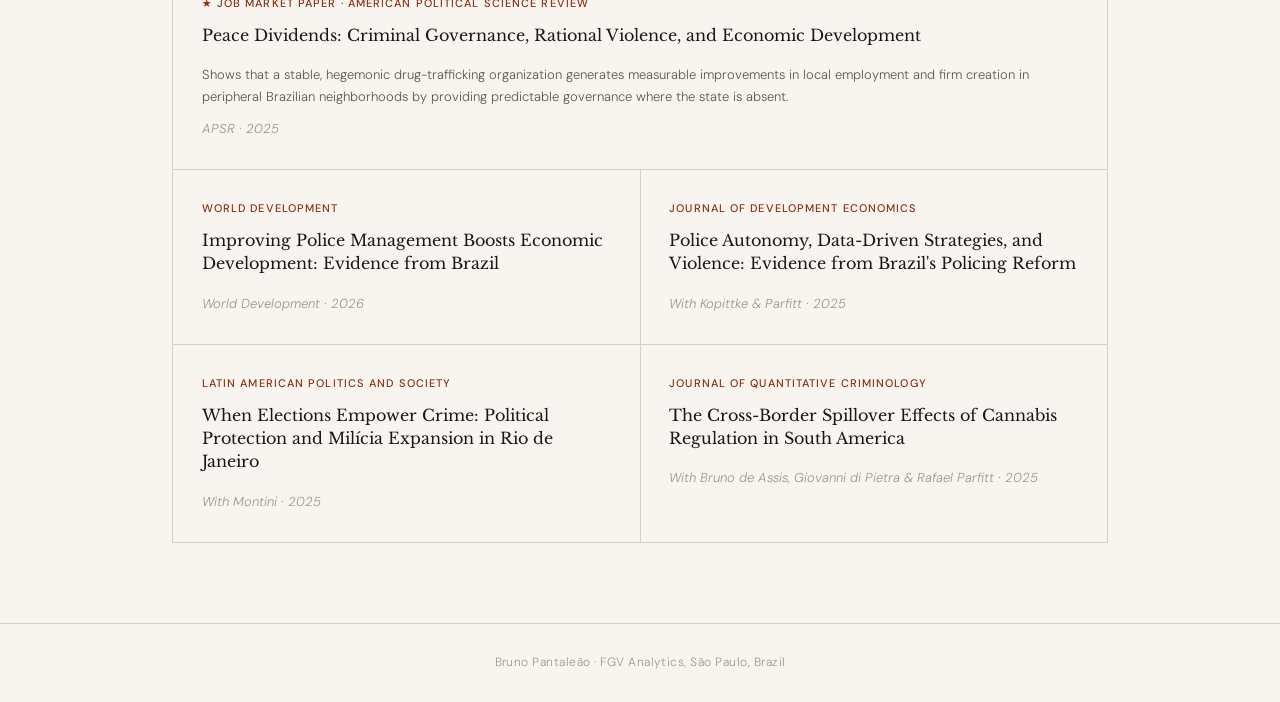
==== commit d9f577ff: "index.html" ====
--- a/index.html
+++ b/index.html
@@ -159,7 +159,7 @@
 Methodologically, I employ fieldwork-informed quasi-experimental econometric methods, leveraging geo-located administrative microdata, satellite measures, and crowd-sourced information. My collaborator network includes political scientists, economists, sociologists, and epidemiologists at different university research centers, and non-governmental organizations.
     </p>
 
-    <span class="pronunc">Pantaleão — the [ã] is nasal and hard for gringos. Call me Panta if you prefer.</span>
+    <span class="pronunc">Pantaleão — the [ã] is nasal. Call me Panta if you prefer.</span>
 
     <div class="links-row">
       <a class="link-pill" href="https://scholar.google.fr/citations?user=aN9Eio4AAAAJ&hl=en" target="_blank">
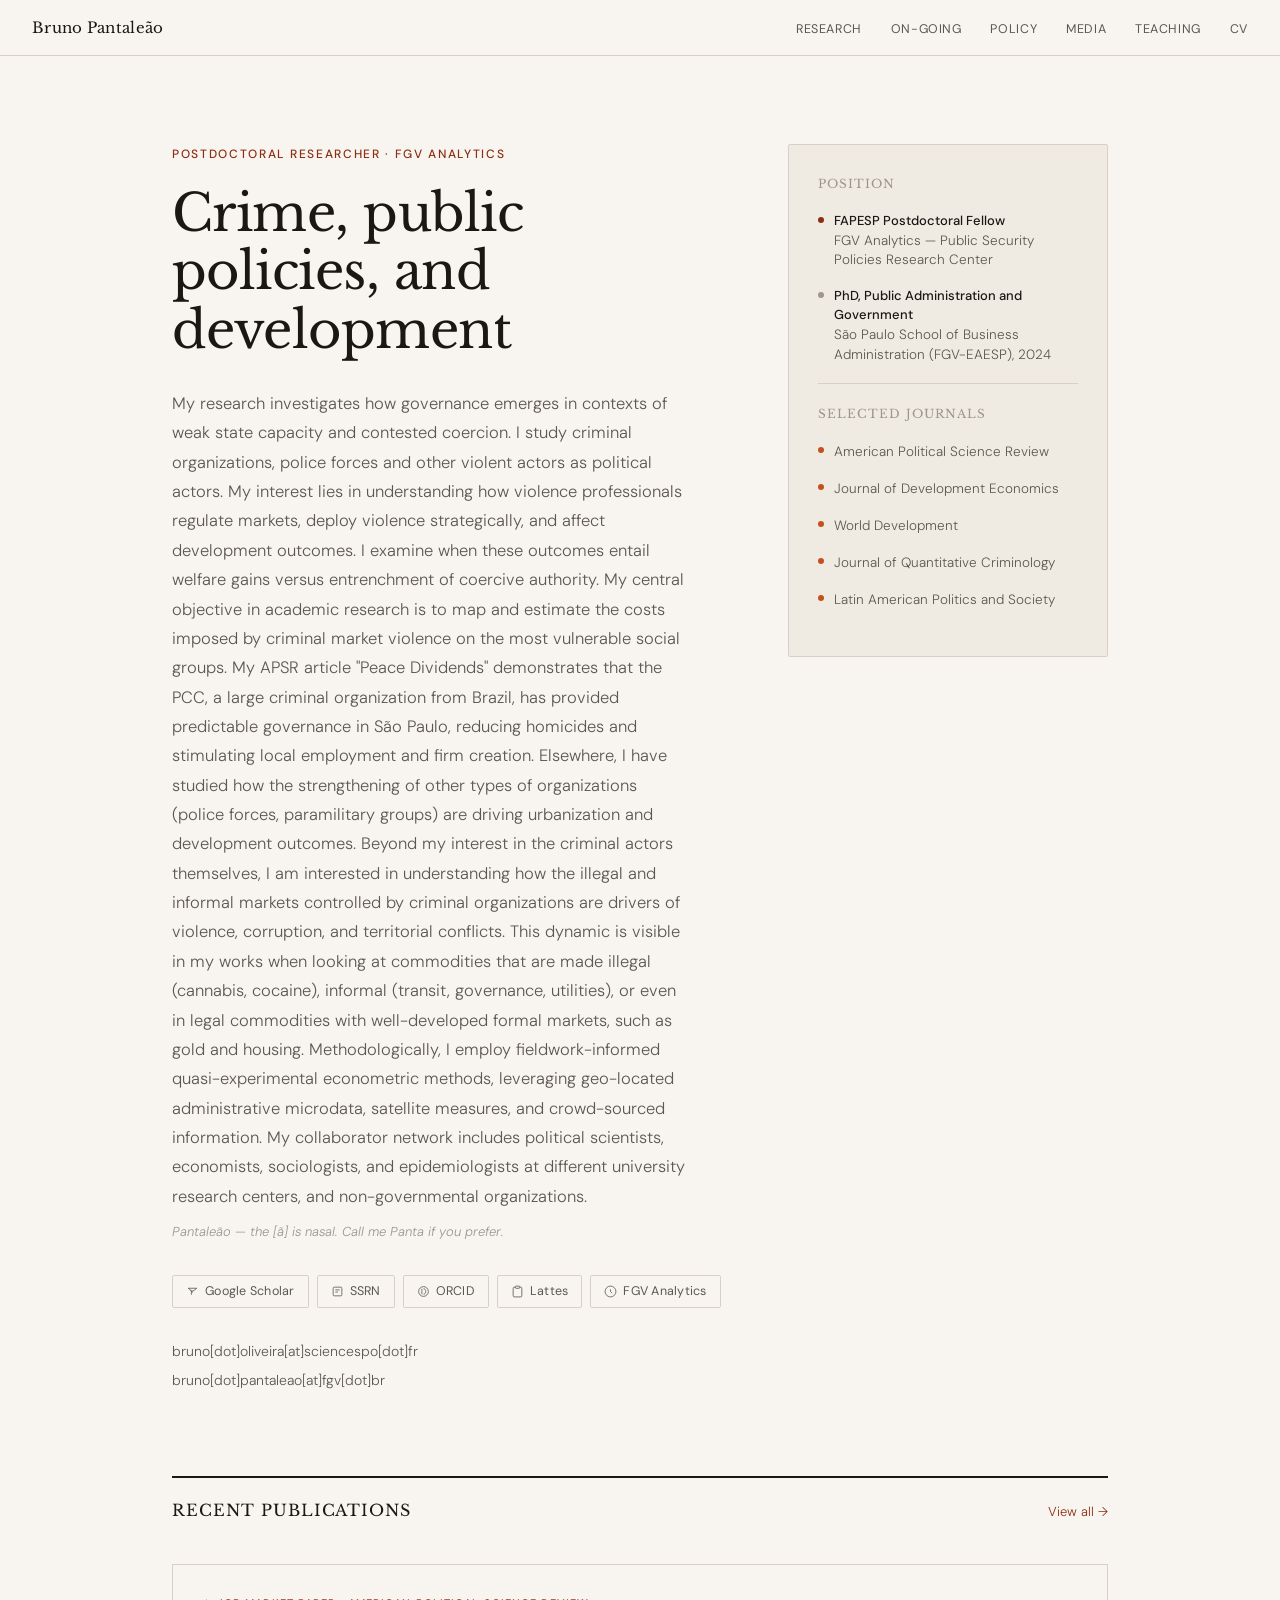
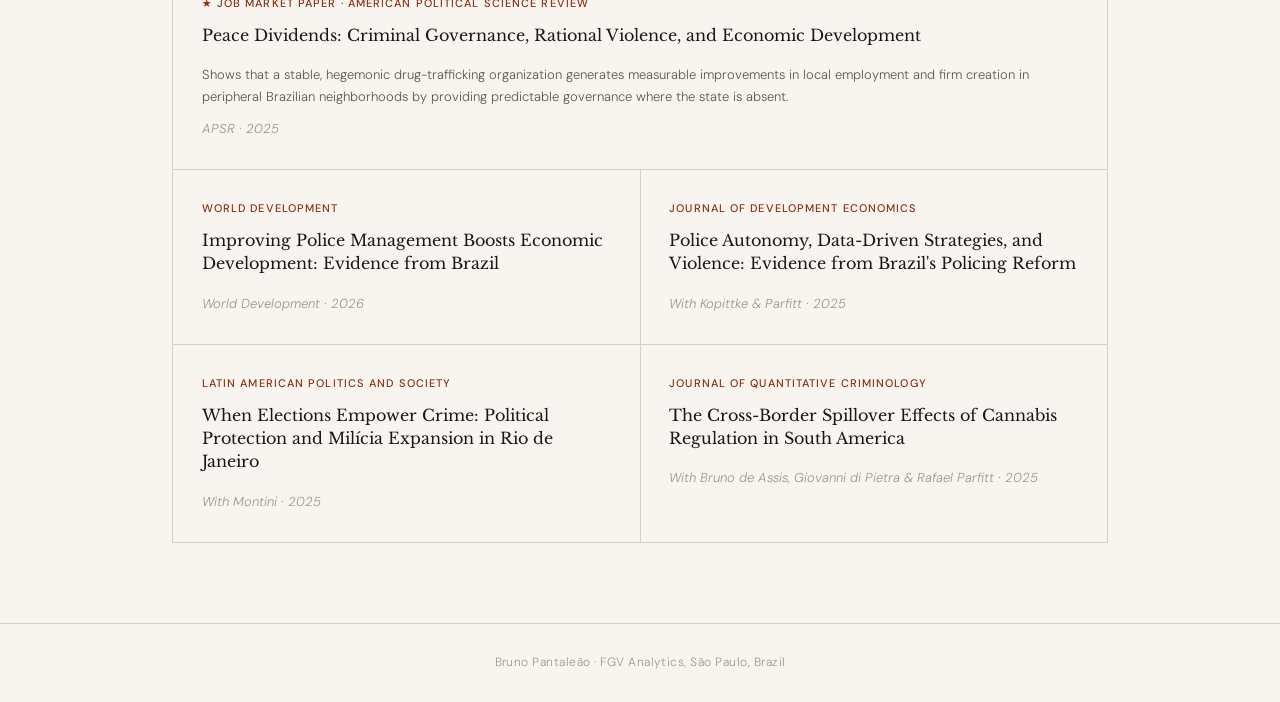
==== commit ce38ebea: "index.html" ====
--- a/index.html
+++ b/index.html
@@ -150,7 +150,7 @@
 <section class="hero">
   <div class="hero-text">
     <p class="hero-eyebrow">Postdoctoral Researcher · FGV Analytics</p>
-    <h1>Crime, violence &amp;<br><em>public policy</em><br>in Latin America</h1>
+    <h1>Crime, public policies, and development</h1>
     
     <p class="hero-bio">
 My research investigates how governance emerges in contexts of weak state capacity and contested coercion. I study criminal organizations, police forces and other violent actors as political actors. My interest lies in understanding how violence professionals regulate markets, deploy violence strategically, and affect development outcomes. I examine when these outcomes entail welfare gains versus entrenchment of coercive authority. My central objective in academic research is to map and estimate the costs imposed by criminal market violence on the most vulnerable social groups. 
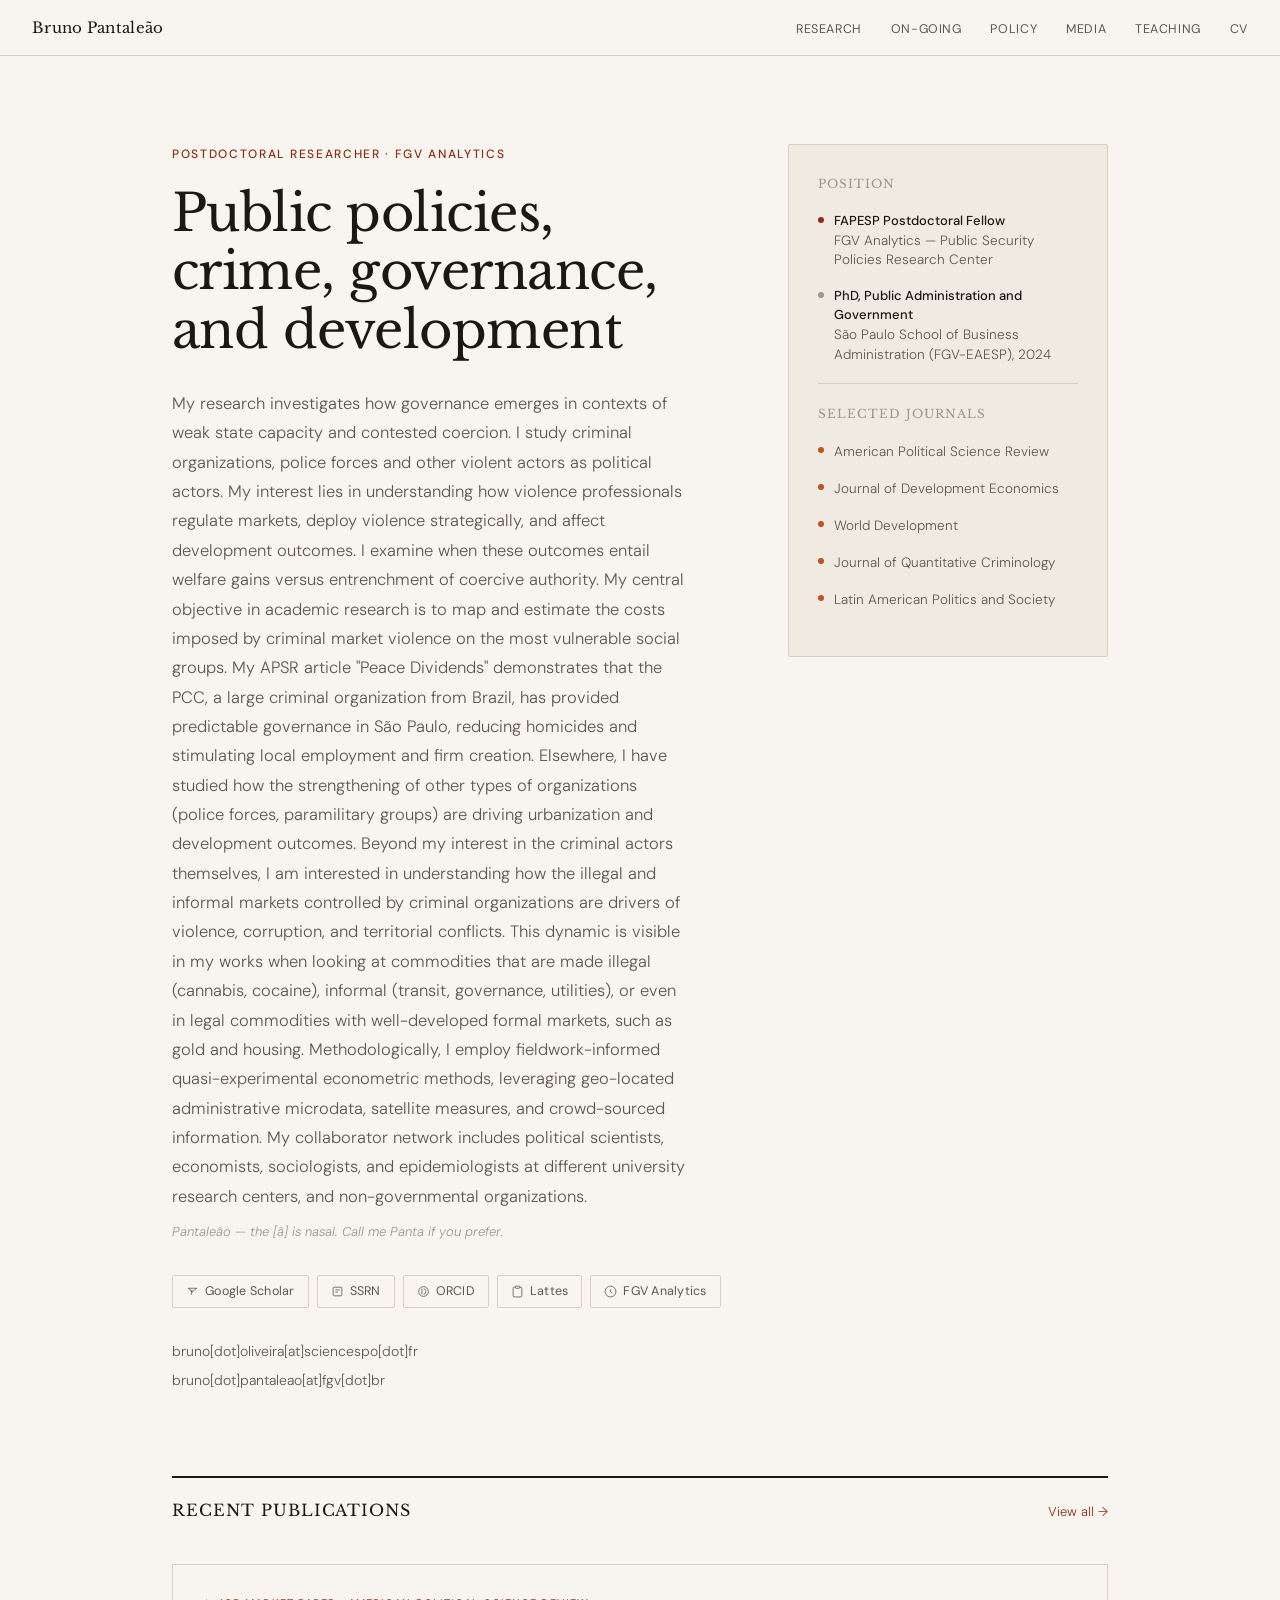
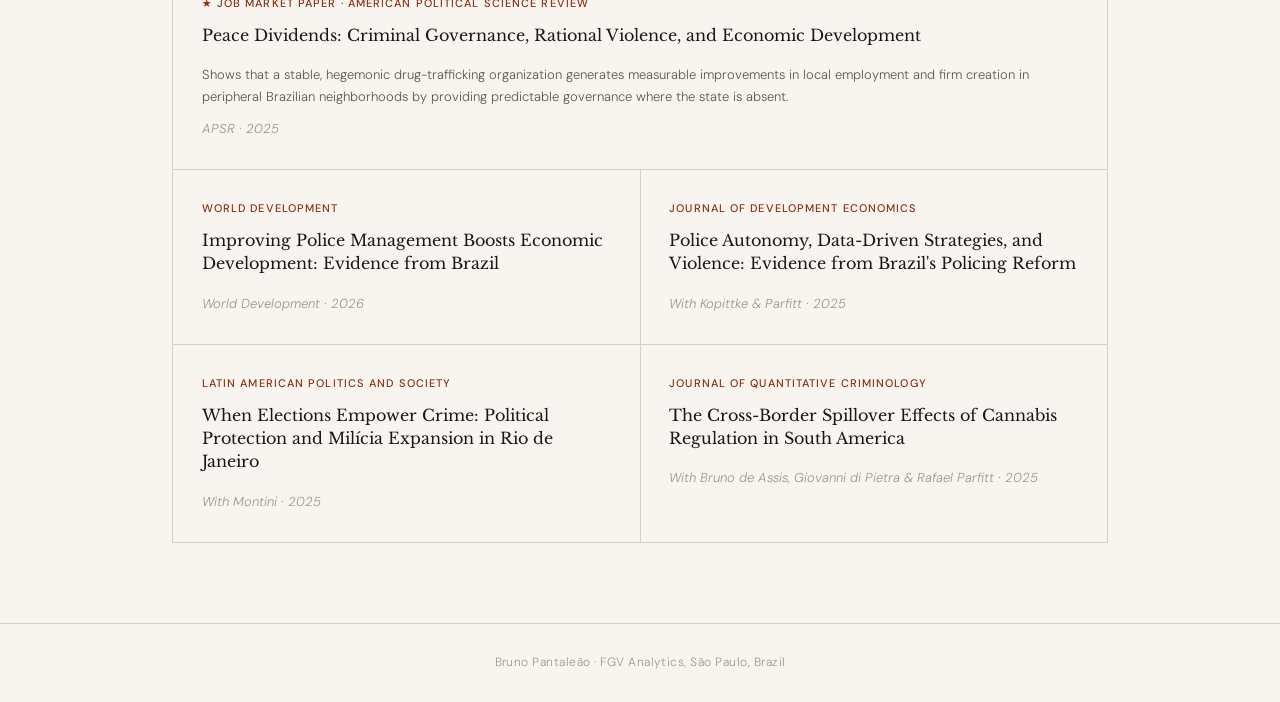
==== commit bc98b34e: "index.html" ====
--- a/index.html
+++ b/index.html
@@ -150,7 +150,7 @@
 <section class="hero">
   <div class="hero-text">
     <p class="hero-eyebrow">Postdoctoral Researcher · FGV Analytics</p>
-    <h1>Crime, public policies, and development</h1>
+    <h1>Public policies, crime, governance, and development</h1>
     
     <p class="hero-bio">
 My research investigates how governance emerges in contexts of weak state capacity and contested coercion. I study criminal organizations, police forces and other violent actors as political actors. My interest lies in understanding how violence professionals regulate markets, deploy violence strategically, and affect development outcomes. I examine when these outcomes entail welfare gains versus entrenchment of coercive authority. My central objective in academic research is to map and estimate the costs imposed by criminal market violence on the most vulnerable social groups. 
